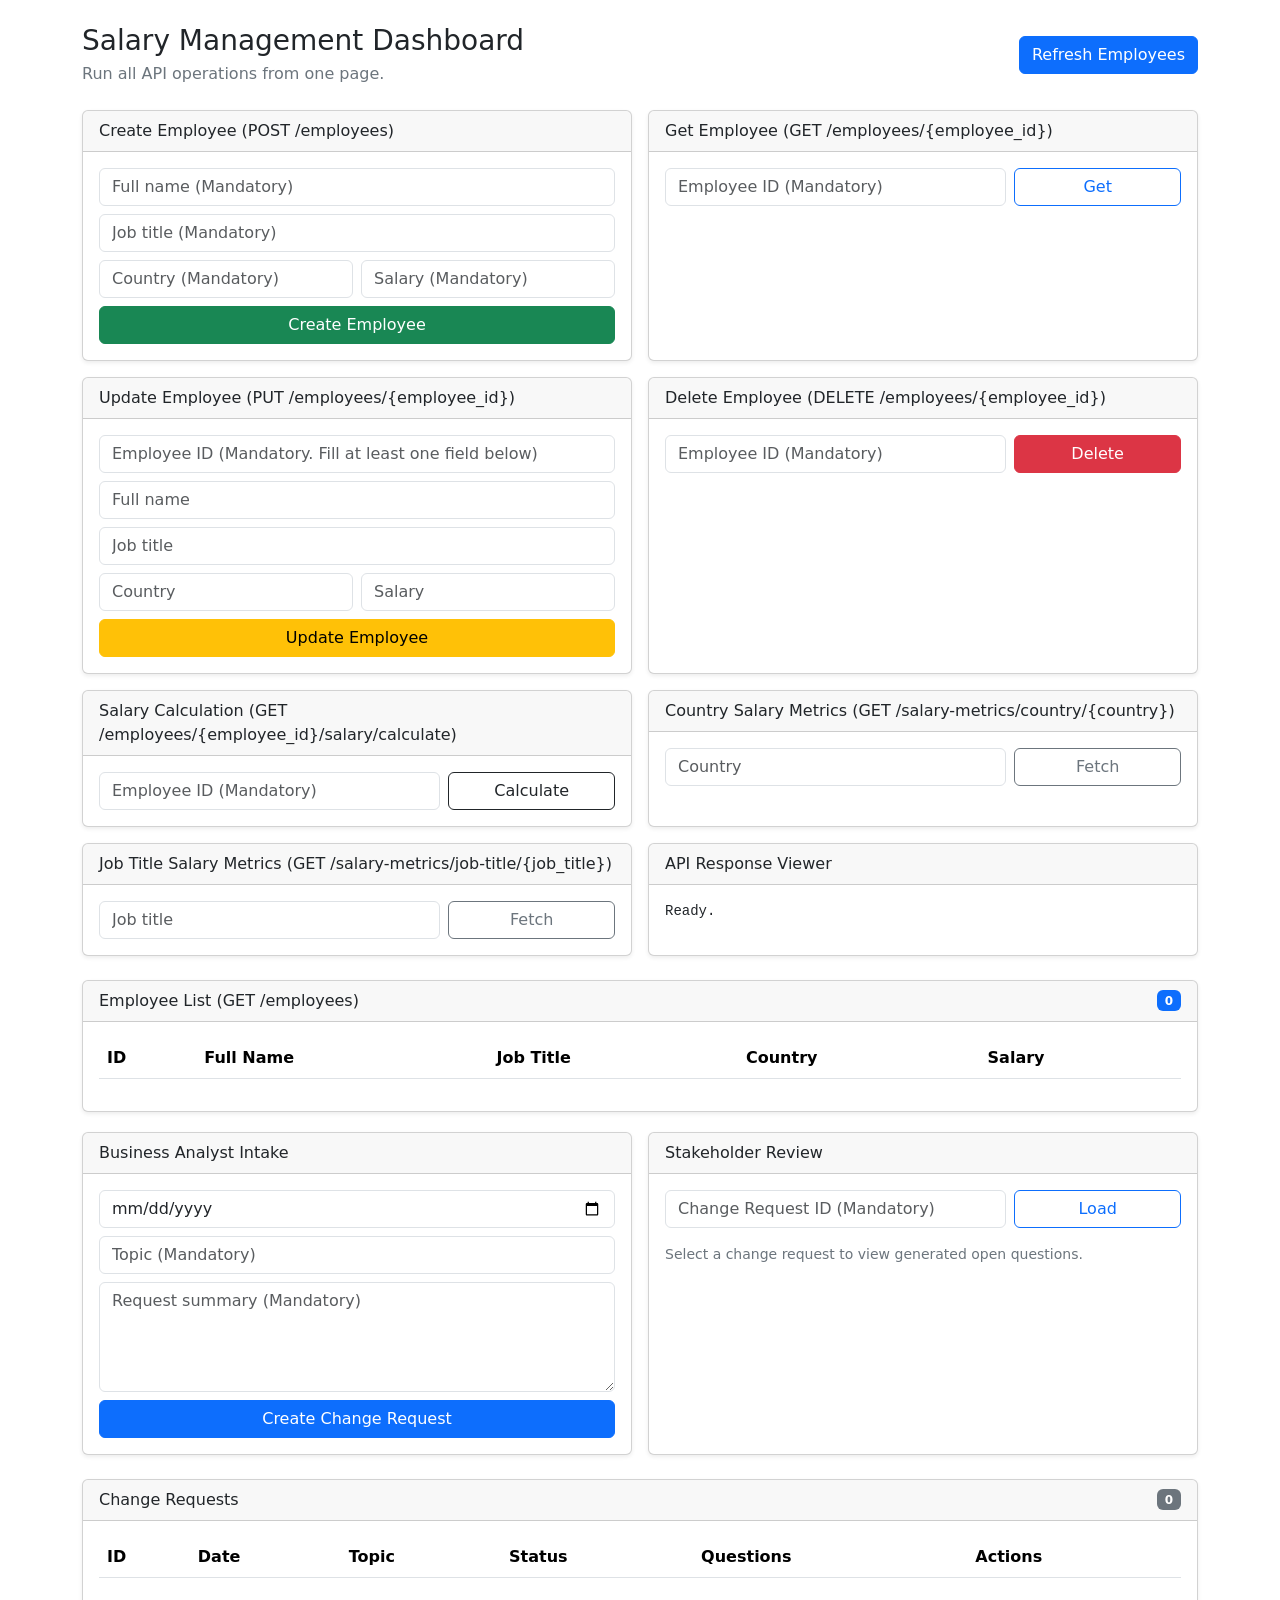
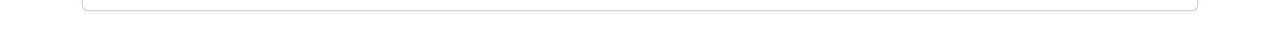
==== salary_api/ui/index.html @ 3fa79b6f "Consistent effort shapes a brilliant mind" ====
<!doctype html>
<html lang="en">
  <head>
    <meta charset="UTF-8" />
    <meta name="viewport" content="width=device-width, initial-scale=1.0" />
    <title>Salary Management UI</title>
    <link
      href="https://cdn.jsdelivr.net/npm/bootstrap@5.3.3/dist/css/bootstrap.min.css"
      rel="stylesheet"
    />
    <link rel="stylesheet" href="/ui/styles.css" />
  </head>
  <body>
    <div class="container py-4">
      <div class="d-flex flex-wrap gap-3 justify-content-between align-items-center mb-4">
        <div>
          <h1 class="h3 mb-1">Salary Management Dashboard</h1>
          <p class="text-secondary mb-0">Run all API operations from one page.</p>
        </div>
        <div>
          <button id="refreshEmployeesBtn" class="btn btn-primary">Refresh Employees</button>
        </div>
      </div>

      <div class="row g-3">
        <div class="col-12 col-lg-6">
          <div class="card shadow-sm h-100">
            <div class="card-header">Create Employee (POST /employees)</div>
            <div class="card-body">
              <form id="createEmployeeForm" class="row g-2">
                <div class="col-12">
                  <input class="form-control" name="full_name" placeholder="Full name (Mandatory)" required />
                </div>
                <div class="col-12">
                  <input class="form-control" name="job_title" placeholder="Job title (Mandatory)" required />
                </div>
                <div class="col-12 col-md-6">
                  <input class="form-control" name="country" placeholder="Country (Mandatory)" required />
                </div>
                <div class="col-12 col-md-6">
                  <input class="form-control" type="number" step="0.01" min="0" name="salary" placeholder="Salary (Mandatory)" required />
                </div>
                <div class="col-12 d-grid">
                  <button class="btn btn-success" type="submit">Create Employee</button>
                </div>
              </form>
            </div>
          </div>
        </div>

        <div class="col-12 col-lg-6">
          <div class="card shadow-sm h-100">
            <div class="card-header">Get Employee (GET /employees/{employee_id})</div>
            <div class="card-body">
              <form id="getEmployeeForm" class="row g-2">
                <div class="col-8">
                  <input class="form-control" type="number" min="1" name="employee_id" placeholder="Employee ID (Mandatory)" required />
                </div>
                <div class="col-4 d-grid">
                  <button class="btn btn-outline-primary" type="submit">Get</button>
                </div>
              </form>
            </div>
          </div>
        </div>

        <div class="col-12 col-lg-6">
          <div class="card shadow-sm h-100">
            <div class="card-header">Update Employee (PUT /employees/{employee_id})</div>
            <div class="card-body">
              <form id="updateEmployeeForm" class="row g-2">
                <div class="col-12">
                  <input class="form-control" type="number" min="1" name="employee_id" placeholder="Employee ID (Mandatory. Fill at least one field below)" required />
                </div>
                <div class="col-12">
                  <input class="form-control" name="full_name" placeholder="Full name" />
                </div>
                <div class="col-12">
                  <input class="form-control" name="job_title" placeholder="Job title" />
                </div>
                <div class="col-12 col-md-6">
                  <input class="form-control" name="country" placeholder="Country" />
                </div>
                <div class="col-12 col-md-6">
                  <input class="form-control" type="number" step="0.01" min="0" name="salary" placeholder="Salary" />
                </div>
                <div class="col-12 d-grid">
                  <button class="btn btn-warning" type="submit">Update Employee</button>
                </div>
              </form>
            </div>
          </div>
        </div>

        <div class="col-12 col-lg-6">
          <div class="card shadow-sm h-100">
            <div class="card-header">Delete Employee (DELETE /employees/{employee_id})</div>
            <div class="card-body">
              <form id="deleteEmployeeForm" class="row g-2">
                <div class="col-8">
                  <input class="form-control" type="number" min="1" name="employee_id" placeholder="Employee ID (Mandatory)" required />
                </div>
                <div class="col-4 d-grid">
                  <button class="btn btn-danger" type="submit">Delete</button>
                </div>
              </form>
            </div>
          </div>
        </div>

        <div class="col-12 col-lg-6">
          <div class="card shadow-sm h-100">
            <div class="card-header">Salary Calculation (GET /employees/{employee_id}/salary/calculate)</div>
            <div class="card-body">
              <form id="salaryCalcForm" class="row g-2">
                <div class="col-8">
                  <input class="form-control" type="number" min="1" name="employee_id" placeholder="Employee ID (Mandatory)" required />
                </div>
                <div class="col-4 d-grid">
                  <button class="btn btn-outline-dark" type="submit">Calculate</button>
                </div>
              </form>
            </div>
          </div>
        </div>

        <div class="col-12 col-lg-6">
          <div class="card shadow-sm h-100">
            <div class="card-header">Country Salary Metrics (GET /salary-metrics/country/{country})</div>
            <div class="card-body">
              <form id="countryMetricsForm" class="row g-2">
                <div class="col-8">
                  <input class="form-control" name="country" placeholder="Country" required />
                </div>
                <div class="col-4 d-grid">
                  <button class="btn btn-outline-secondary" type="submit">Fetch</button>
                </div>
              </form>
            </div>
          </div>
        </div>

        <div class="col-12 col-lg-6">
          <div class="card shadow-sm h-100">
            <div class="card-header">Job Title Salary Metrics (GET /salary-metrics/job-title/{job_title})</div>
            <div class="card-body">
              <form id="jobTitleMetricsForm" class="row g-2">
                <div class="col-8">
                  <input class="form-control" name="job_title" placeholder="Job title" required />
                </div>
                <div class="col-4 d-grid">
                  <button class="btn btn-outline-secondary" type="submit">Fetch</button>
                </div>
              </form>
            </div>
          </div>
        </div>

        <div class="col-12 col-lg-6">
          <div class="card shadow-sm h-100">
            <div class="card-header">API Response Viewer</div>
            <div class="card-body">
              <pre id="responseBox" class="response-box mb-0">Ready.</pre>
            </div>
          </div>
        </div>
      </div>

      <div class="card shadow-sm mt-4">
        <div class="card-header d-flex justify-content-between align-items-center">
          <span>Employee List (GET /employees)</span>
          <span id="employeeCount" class="badge text-bg-primary">0</span>
        </div>
        <div class="card-body">
          <div class="table-responsive">
            <table class="table table-striped align-middle">
              <thead>
                <tr>
                  <th>ID</th>
                  <th>Full Name</th>
                  <th>Job Title</th>
                  <th>Country</th>
                  <th>Salary</th>
                </tr>
              </thead>
              <tbody id="employeeTableBody"></tbody>
            </table>
          </div>
        </div>
      </div>

      <div class="row g-3 mt-1">
        <div class="col-12 col-xl-6">
          <div class="card shadow-sm h-100">
            <div class="card-header">Business Analyst Intake</div>
            <div class="card-body">
              <form id="createChangeRequestForm" class="row g-2">
                <div class="col-12">
                  <input class="form-control" type="date" name="request_date" required />
                </div>
                <div class="col-12">
                  <input class="form-control" name="topic" placeholder="Topic (Mandatory)" required />
                </div>
                <div class="col-12">
                  <textarea
                    class="form-control"
                    name="request_summary"
                    placeholder="Request summary (Mandatory)"
                    rows="4"
                    required
                  ></textarea>
                </div>
                <div class="col-12 d-grid">
                  <button class="btn btn-primary" type="submit">Create Change Request</button>
                </div>
              </form>
            </div>
          </div>
        </div>

        <div class="col-12 col-xl-6">
          <div class="card shadow-sm h-100">
            <div class="card-header">Stakeholder Review</div>
            <div class="card-body">
              <form id="loadChangeRequestForm" class="row g-2 mb-3">
                <div class="col-8">
                  <input
                    class="form-control"
                    type="number"
                    min="1"
                    name="change_request_id"
                    placeholder="Change Request ID (Mandatory)"
                    required
                  />
                </div>
                <div class="col-4 d-grid">
                  <button class="btn btn-outline-primary" type="submit">Load</button>
                </div>
              </form>
              <div id="changeRequestDetails" class="small text-secondary mb-3">
                Select a change request to view generated open questions.
              </div>
              <div id="openQuestionsContainer" class="d-grid gap-3"></div>
            </div>
          </div>
        </div>
      </div>

      <div class="card shadow-sm mt-4">
        <div class="card-header d-flex justify-content-between align-items-center">
          <span>Change Requests</span>
          <span id="changeRequestCount" class="badge text-bg-secondary">0</span>
        </div>
        <div class="card-body">
          <div class="table-responsive">
            <table class="table table-striped align-middle">
              <thead>
                <tr>
                  <th>ID</th>
                  <th>Date</th>
                  <th>Topic</th>
                  <th>Status</th>
                  <th>Questions</th>
                  <th>Actions</th>
                </tr>
              </thead>
              <tbody id="changeRequestTableBody"></tbody>
            </table>
          </div>
        </div>
      </div>
    </div>

    <div class="modal fade" id="requestSummaryModal" tabindex="-1" aria-hidden="true">
      <div class="modal-dialog modal-lg modal-dialog-centered">
        <div class="modal-content">
          <div class="modal-header">
            <h5 class="modal-title">Request Summary</h5>
            <button type="button" class="btn-close" data-bs-dismiss="modal" aria-label="Close"></button>
          </div>
          <div class="modal-body">
            <div id="requestSummaryModalContent" class="small"></div>
          </div>
        </div>
      </div>
    </div>

    <div class="modal fade" id="questionsModal" tabindex="-1" aria-hidden="true">
      <div class="modal-dialog modal-xl modal-dialog-centered modal-dialog-scrollable">
        <div class="modal-content">
          <div class="modal-header">
            <h5 class="modal-title">Open Questions</h5>
            <button type="button" class="btn-close" data-bs-dismiss="modal" aria-label="Close"></button>
          </div>
          <div class="modal-body">
            <div id="questionsModalMeta" class="small text-secondary mb-3"></div>
            <div id="questionsModalContent" class="d-grid gap-3"></div>
          </div>
        </div>
      </div>
    </div>

    <div class="modal fade" id="previewModal" tabindex="-1" aria-hidden="true">
      <div class="modal-dialog modal-xl modal-dialog-centered modal-dialog-scrollable">
        <div class="modal-content">
          <div class="modal-header">
            <h5 class="modal-title">Preview / Plan</h5>
            <button type="button" class="btn-close" data-bs-dismiss="modal" aria-label="Close"></button>
          </div>
          <div class="modal-body">
            <div id="previewModalContent" class="small"></div>
          </div>
          <div class="modal-footer">
            <button id="finalApproveBtn" type="button" class="btn btn-success">Approve And Implement</button>
          </div>
        </div>
      </div>
    </div>

    <script src="https://cdn.jsdelivr.net/npm/bootstrap@5.3.3/dist/js/bootstrap.bundle.min.js"></script>
    <script src="/ui/app.js"></script>
  </body>
</html>
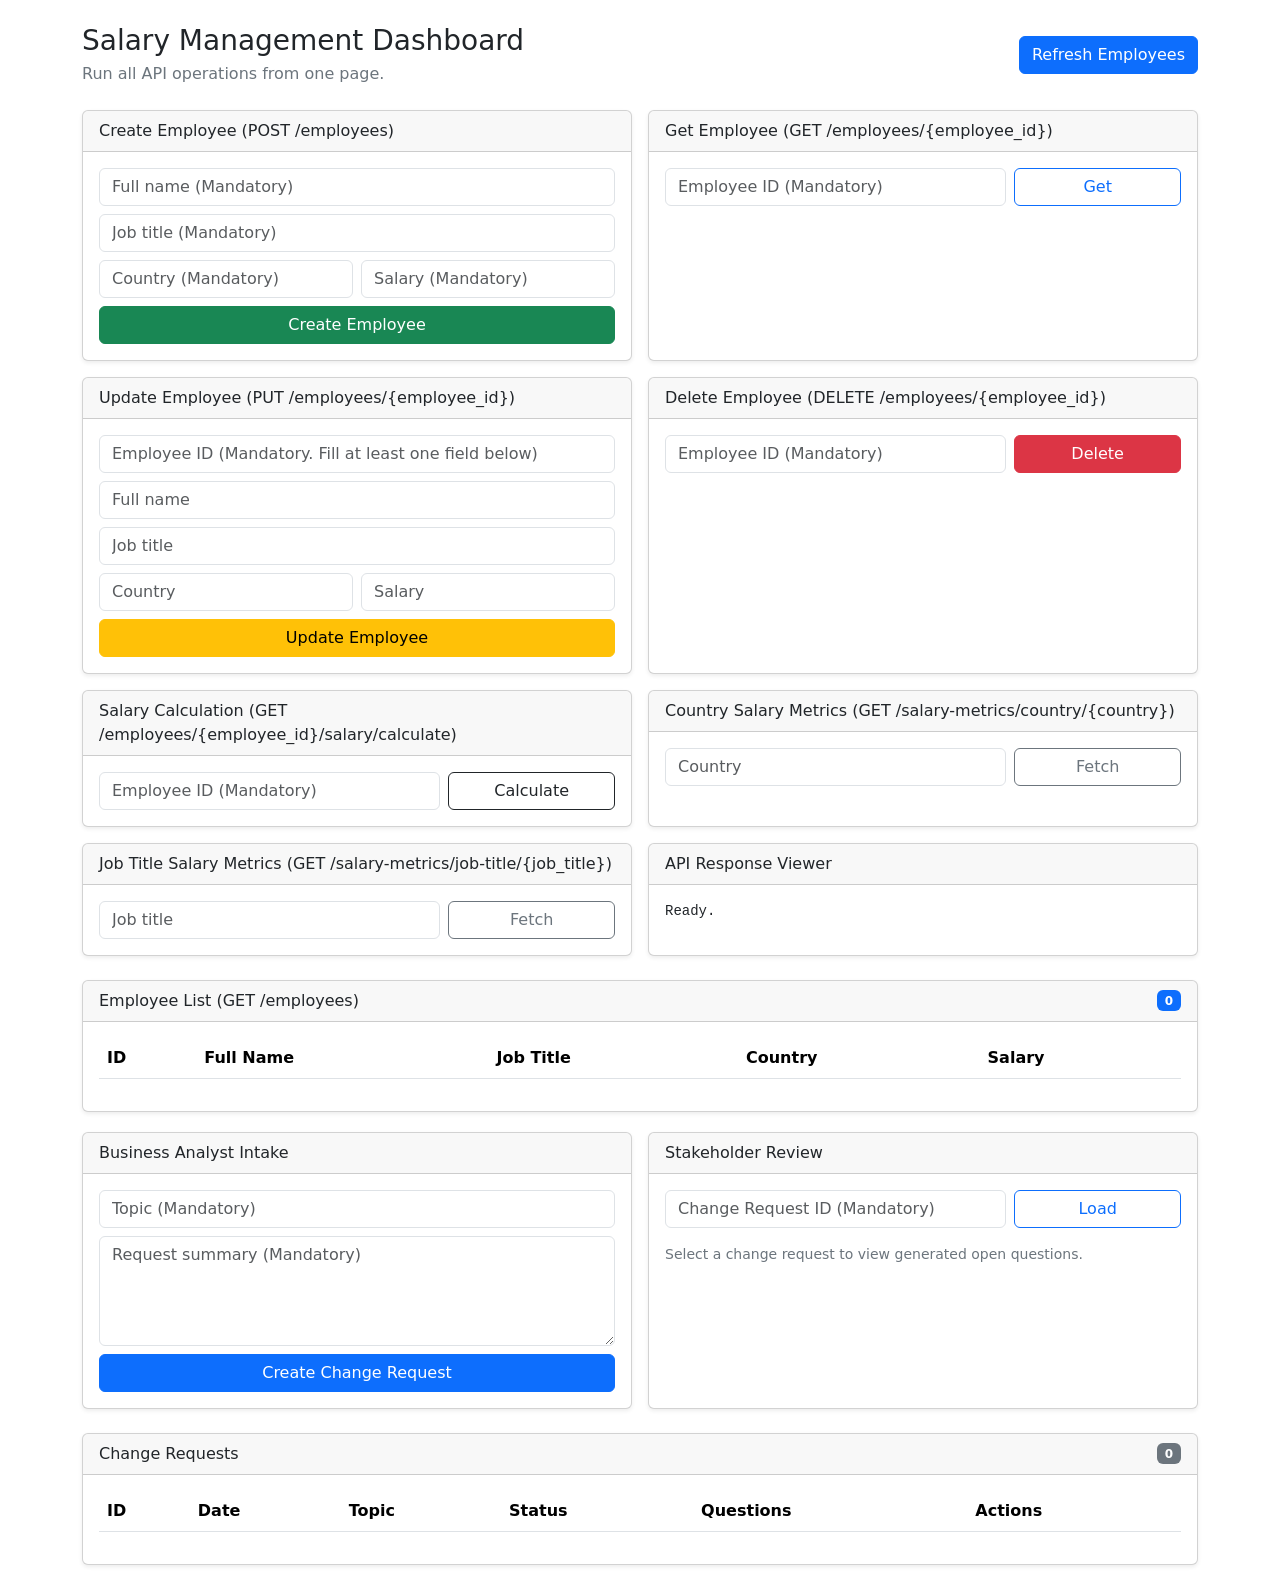
==== commit dc5bad98: "Success favors the persistent learner" ====
--- a/salary_api/ui/index.html
+++ b/salary_api/ui/index.html
@@ -196,9 +196,6 @@
             <div class="card-body">
               <form id="createChangeRequestForm" class="row g-2">
                 <div class="col-12">
-                  <input class="form-control" type="date" name="request_date" required />
-                </div>
-                <div class="col-12">
                   <input class="form-control" name="topic" placeholder="Topic (Mandatory)" required />
                 </div>
                 <div class="col-12">
